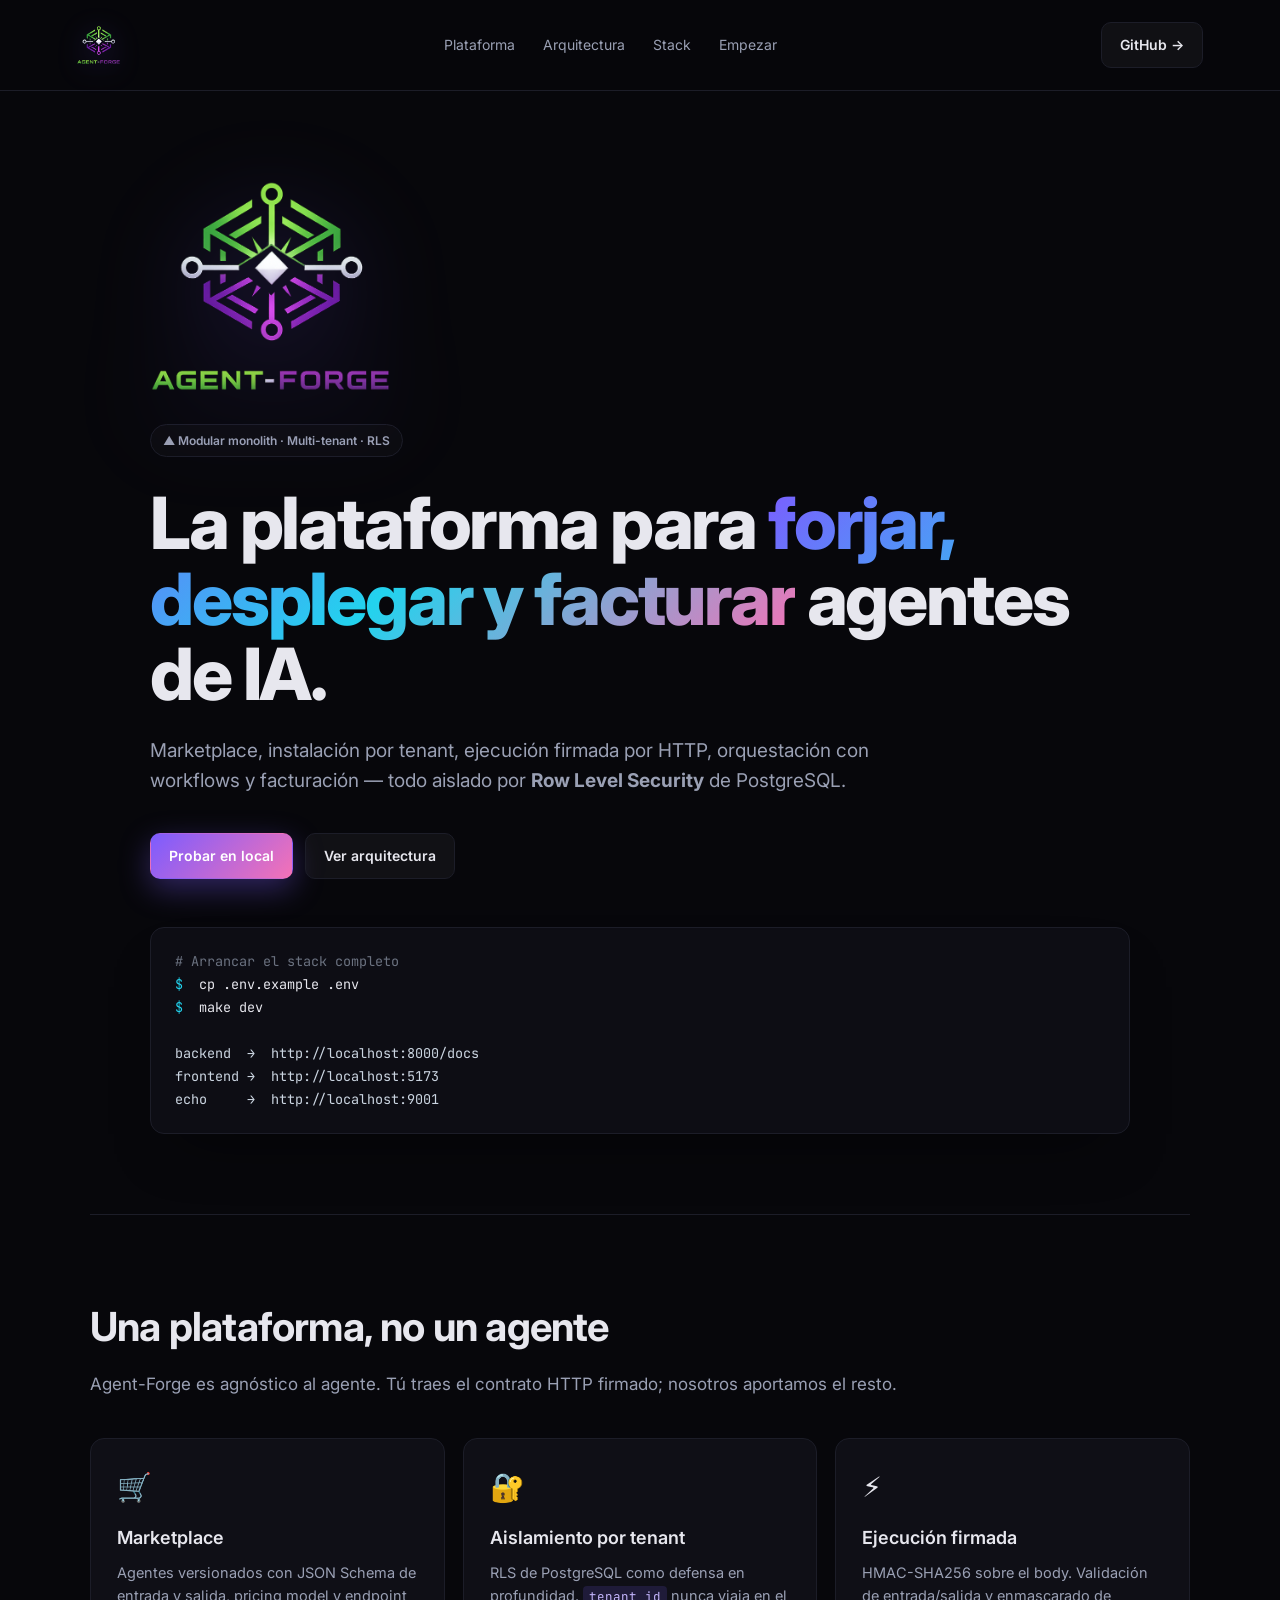
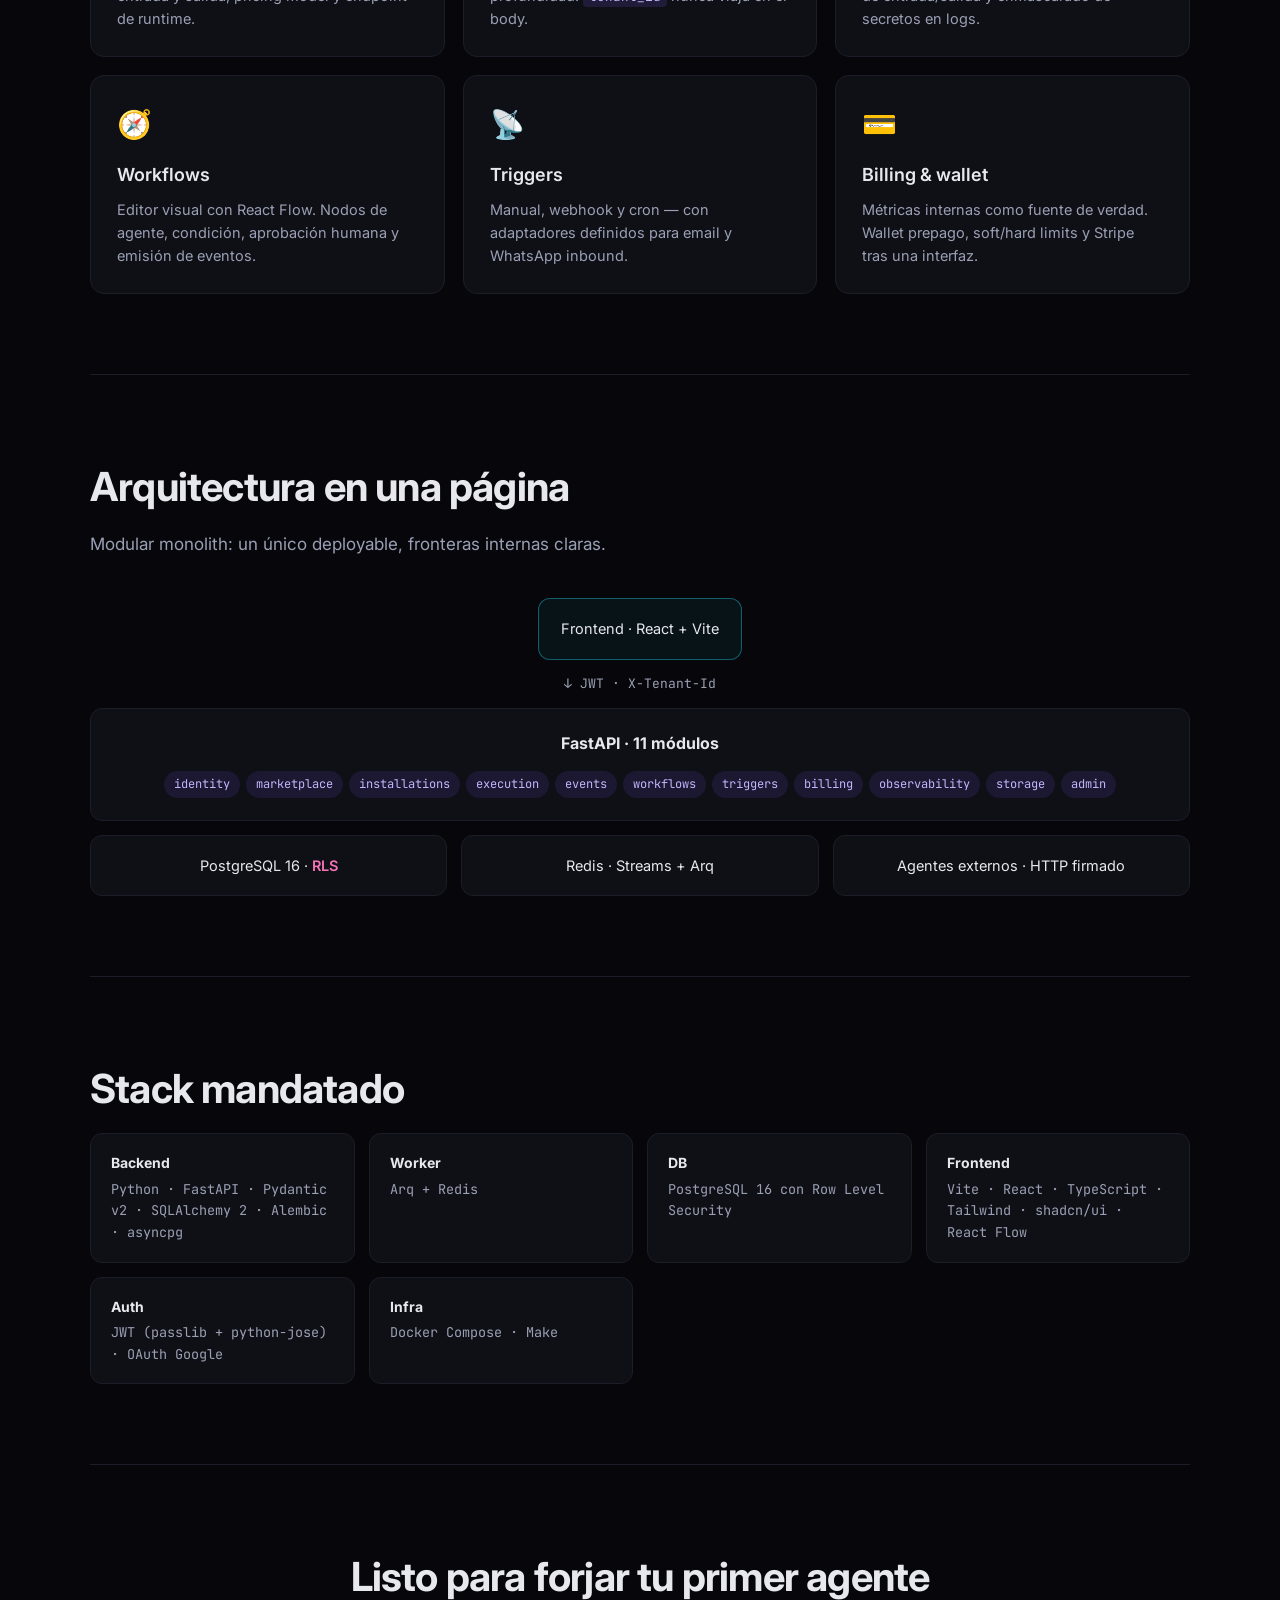
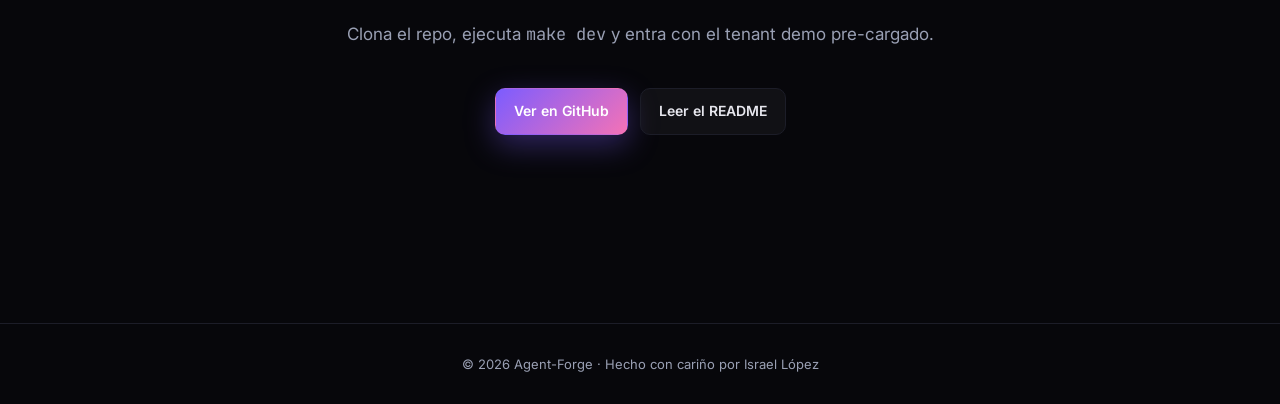
==== index.html @ 72b31133 "first commit" ====
<!DOCTYPE html>
<html lang="es">
<head>
  <meta charset="UTF-8" />
  <meta name="viewport" content="width=device-width, initial-scale=1.0" />
  <title>Agent-Forge — Plataforma multi-tenant para agentes de IA</title>
  <meta name="description" content="Marketplace, instalación, ejecución, orquestación y facturación de agentes de IA en una sola plataforma." />
  <link rel="icon" type="image/png" href="logo.png" />
  <link rel="preconnect" href="https://fonts.googleapis.com" />
  <link rel="preconnect" href="https://fonts.gstatic.com" crossorigin />
  <link href="https://fonts.googleapis.com/css2?family=Inter:wght@400;500;600;700;800&family=JetBrains+Mono:wght@400;600&display=swap" rel="stylesheet" />
  <link rel="stylesheet" href="styles.css" />
</head>
<body>
  <div class="bg-grid"></div>
  <div class="bg-glow"></div>

  <header class="nav">
    <a href="#" class="logo">
      <img src="logo.png" alt="Agent-Forge" />
    </a>
    <nav>
      <a href="#features">Plataforma</a>
      <a href="#architecture">Arquitectura</a>
      <a href="#stack">Stack</a>
      <a href="#start">Empezar</a>
    </nav>
    <a class="btn btn-ghost" href="https://github.com/IsraelLopezDeveloper/Agent-Forge" target="_blank" rel="noopener">GitHub →</a>
  </header>

  <main>
    <section class="hero">
      <img src="logo.png" alt="" class="hero-logo" />
      <span class="badge">▲ Modular monolith · Multi-tenant · RLS</span>
      <h1>
        La plataforma para <span class="grad">forjar, desplegar y facturar</span> agentes de IA.
      </h1>
      <p class="lead">
        Marketplace, instalación por tenant, ejecución firmada por HTTP, orquestación con workflows
        y facturación — todo aislado por <strong>Row Level Security</strong> de PostgreSQL.
      </p>
      <div class="cta-row">
        <a class="btn btn-primary" href="#start">Probar en local</a>
        <a class="btn btn-ghost" href="#architecture">Ver arquitectura</a>
      </div>

      <pre class="code"><span class="c-comment"># Arrancar el stack completo</span>
<span class="c-cmd">$</span> cp .env.example .env
<span class="c-cmd">$</span> make dev

<span class="c-out">backend  →  http://localhost:8000/docs</span>
<span class="c-out">frontend →  http://localhost:5173</span>
<span class="c-out">echo     →  http://localhost:9001</span></pre>
    </section>

    <section id="features" class="section">
      <h2>Una plataforma, no un agente</h2>
      <p class="sub">Agent-Forge es agnóstico al agente. Tú traes el contrato HTTP firmado; nosotros aportamos el resto.</p>

      <div class="grid">
        <article class="card">
          <div class="card-icon">🛒</div>
          <h3>Marketplace</h3>
          <p>Agentes versionados con JSON Schema de entrada y salida, pricing model y endpoint de runtime.</p>
        </article>
        <article class="card">
          <div class="card-icon">🔐</div>
          <h3>Aislamiento por tenant</h3>
          <p>RLS de PostgreSQL como defensa en profundidad. <code>tenant_id</code> nunca viaja en el body.</p>
        </article>
        <article class="card">
          <div class="card-icon">⚡</div>
          <h3>Ejecución firmada</h3>
          <p>HMAC-SHA256 sobre el body. Validación de entrada/salida y enmascarado de secretos en logs.</p>
        </article>
        <article class="card">
          <div class="card-icon">🧭</div>
          <h3>Workflows</h3>
          <p>Editor visual con React Flow. Nodos de agente, condición, aprobación humana y emisión de eventos.</p>
        </article>
        <article class="card">
          <div class="card-icon">📡</div>
          <h3>Triggers</h3>
          <p>Manual, webhook y cron — con adaptadores definidos para email y WhatsApp inbound.</p>
        </article>
        <article class="card">
          <div class="card-icon">💳</div>
          <h3>Billing &amp; wallet</h3>
          <p>Métricas internas como fuente de verdad. Wallet prepago, soft/hard limits y Stripe tras una interfaz.</p>
        </article>
      </div>
    </section>

    <section id="architecture" class="section">
      <h2>Arquitectura en una página</h2>
      <p class="sub">Modular monolith: un único deployable, fronteras internas claras.</p>

      <div class="arch">
        <div class="arch-row">
          <div class="arch-box accent">Frontend · React + Vite</div>
        </div>
        <div class="arch-arrow">↓ JWT · X-Tenant-Id</div>
        <div class="arch-row">
          <div class="arch-box big">
            <strong>FastAPI · 11 módulos</strong>
            <div class="chips">
              <span>identity</span><span>marketplace</span><span>installations</span>
              <span>execution</span><span>events</span><span>workflows</span>
              <span>triggers</span><span>billing</span><span>observability</span>
              <span>storage</span><span>admin</span>
            </div>
          </div>
        </div>
        <div class="arch-row split">
          <div class="arch-box">PostgreSQL 16 · <em>RLS</em></div>
          <div class="arch-box">Redis · Streams + Arq</div>
          <div class="arch-box">Agentes externos · HTTP firmado</div>
        </div>
      </div>
    </section>

    <section id="stack" class="section">
      <h2>Stack mandatado</h2>
      <div class="stack">
        <div><b>Backend</b><span>Python · FastAPI · Pydantic v2 · SQLAlchemy 2 · Alembic · asyncpg</span></div>
        <div><b>Worker</b><span>Arq + Redis</span></div>
        <div><b>DB</b><span>PostgreSQL 16 con Row Level Security</span></div>
        <div><b>Frontend</b><span>Vite · React · TypeScript · Tailwind · shadcn/ui · React Flow</span></div>
        <div><b>Auth</b><span>JWT (passlib + python-jose) · OAuth Google</span></div>
        <div><b>Infra</b><span>Docker Compose · Make</span></div>
      </div>
    </section>

    <section id="start" class="section center">
      <h2>Listo para forjar tu primer agente</h2>
      <p class="sub">Clona el repo, ejecuta <code>make dev</code> y entra con el tenant demo pre-cargado.</p>
      <div class="cta-row center">
        <a class="btn btn-primary" href="https://github.com/IsraelLopezDeveloper/Agent-Forge" target="_blank" rel="noopener">Ver en GitHub</a>
        <a class="btn btn-ghost" href="https://github.com/IsraelLopezDeveloper/Agent-Forge#readme" target="_blank" rel="noopener">Leer el README</a>
      </div>
    </section>
  </main>

  <footer>
    <span>© <span id="year"></span> Agent-Forge · Hecho con cariño por Israel López</span>
  </footer>

  <script src="script.js"></script>
</body>
</html>
---- styles.css ----
:root {
  --bg: #07070b;
  --bg-2: #0d0d14;
  --fg: #e7e7ee;
  --muted: #9aa0b4;
  --line: #1c1d28;
  --accent: #7c5cff;
  --accent-2: #22d3ee;
  --accent-3: #f472b6;
  --card: rgba(20, 20, 30, 0.6);
  --radius: 14px;
}

* { box-sizing: border-box; margin: 0; padding: 0; }

html, body {
  background: var(--bg);
  color: var(--fg);
  font-family: 'Inter', system-ui, -apple-system, sans-serif;
  line-height: 1.6;
  -webkit-font-smoothing: antialiased;
  scroll-behavior: smooth;
}

a { color: inherit; text-decoration: none; }

code, pre { font-family: 'JetBrains Mono', monospace; }

/* Backgrounds */
.bg-grid {
  position: fixed; inset: 0; z-index: -2;
  background-image:
    linear-gradient(to right, rgba(255,255,255,0.04) 1px, transparent 1px),
    linear-gradient(to bottom, rgba(255,255,255,0.04) 1px, transparent 1px);
  background-size: 48px 48px;
  mask-image: radial-gradient(ellipse at center, black 40%, transparent 80%);
}
.bg-glow {
  position: fixed; inset: 0; z-index: -1; pointer-events: none;
  background:
    radial-gradient(600px circle at 20% 10%, rgba(124, 92, 255, 0.25), transparent 60%),
    radial-gradient(500px circle at 85% 20%, rgba(34, 211, 238, 0.18), transparent 60%),
    radial-gradient(700px circle at 50% 95%, rgba(244, 114, 182, 0.15), transparent 60%);
}

/* Nav */
.nav {
  display: flex; align-items: center; justify-content: space-between;
  padding: 22px 6vw;
  position: sticky; top: 0; z-index: 50;
  backdrop-filter: blur(10px);
  background: rgba(7, 7, 11, 0.6);
  border-bottom: 1px solid var(--line);
}
.logo {
  display: flex; align-items: center;
}
.logo img {
  height: 38px; width: auto; display: block;
  filter: drop-shadow(0 4px 14px rgba(124, 92, 255, 0.35));
}
.nav nav { display: flex; gap: 28px; font-size: 14px; color: var(--muted); }
.nav nav a:hover { color: var(--fg); }

/* Buttons */
.btn {
  display: inline-flex; align-items: center; justify-content: center;
  padding: 11px 18px; border-radius: 10px; font-weight: 600; font-size: 14px;
  transition: transform .15s ease, box-shadow .15s ease, background .15s ease;
  border: 1px solid transparent;
}
.btn-primary {
  background: linear-gradient(135deg, var(--accent), var(--accent-3));
  color: white;
  box-shadow: 0 10px 30px rgba(124, 92, 255, 0.35);
}
.btn-primary:hover { transform: translateY(-2px); box-shadow: 0 14px 36px rgba(124, 92, 255, 0.45); }
.btn-ghost {
  background: rgba(255,255,255,0.04); border-color: var(--line); color: var(--fg);
}
.btn-ghost:hover { background: rgba(255,255,255,0.08); }

/* Hero */
main { padding: 0 6vw; }
.hero {
  padding: 90px 0 80px;
  text-align: left;
  max-width: 980px;
  margin: 0 auto;
}
.hero-logo {
  width: clamp(160px, 22vw, 240px);
  height: auto;
  display: block;
  margin: 0 0 32px;
  filter: drop-shadow(0 20px 50px rgba(124, 92, 255, 0.35));
  animation: float 6s ease-in-out infinite;
}
@keyframes float {
  0%, 100% { transform: translateY(0); }
  50% { transform: translateY(-8px); }
}

.badge {
  display: inline-block;
  padding: 6px 12px;
  font-size: 12px;
  font-weight: 600;
  color: var(--muted);
  border: 1px solid var(--line);
  border-radius: 999px;
  margin-bottom: 28px;
  background: rgba(255,255,255,0.02);
}
.hero h1 {
  font-size: clamp(38px, 6vw, 72px);
  line-height: 1.05;
  letter-spacing: -0.03em;
  font-weight: 800;
  margin-bottom: 24px;
}
.grad {
  background: linear-gradient(135deg, var(--accent) 0%, var(--accent-2) 50%, var(--accent-3) 100%);
  -webkit-background-clip: text; background-clip: text; color: transparent;
}
.lead {
  font-size: 19px; color: var(--muted); max-width: 720px; margin-bottom: 36px;
}
.cta-row { display: flex; gap: 12px; flex-wrap: wrap; margin-bottom: 48px; }
.cta-row.center { justify-content: center; }

.code {
  background: var(--bg-2);
  border: 1px solid var(--line);
  border-radius: var(--radius);
  padding: 22px 24px;
  font-size: 13.5px; line-height: 1.7;
  overflow-x: auto;
  box-shadow: 0 30px 60px -30px rgba(0,0,0,0.6);
}
.c-comment { color: #6b7280; }
.c-cmd { color: var(--accent-2); user-select: none; margin-right: 8px; }
.c-out { color: #cbd5e1; }

/* Sections */
.section { padding: 80px 0; max-width: 1100px; margin: 0 auto; border-top: 1px solid var(--line); }
.section.center { text-align: center; }
.section h2 {
  font-size: clamp(28px, 3.5vw, 40px);
  letter-spacing: -0.02em;
  margin-bottom: 12px;
  font-weight: 700;
}
.sub { color: var(--muted); font-size: 17px; margin-bottom: 40px; }
.section.center .sub { margin-left: auto; margin-right: auto; max-width: 600px; }

/* Cards */
.grid {
  display: grid;
  grid-template-columns: repeat(auto-fit, minmax(280px, 1fr));
  gap: 18px;
}
.card {
  background: var(--card);
  border: 1px solid var(--line);
  border-radius: var(--radius);
  padding: 26px;
  transition: transform .2s ease, border-color .2s ease, background .2s ease;
}
.card:hover {
  transform: translateY(-4px);
  border-color: rgba(124, 92, 255, 0.4);
  background: rgba(30, 25, 50, 0.5);
}
.card-icon { font-size: 28px; margin-bottom: 14px; }
.card h3 { font-size: 18px; margin-bottom: 8px; font-weight: 600; }
.card p { color: var(--muted); font-size: 14.5px; }
.card code {
  font-size: 12.5px; padding: 2px 6px; border-radius: 4px;
  background: rgba(124, 92, 255, 0.15); color: #c4b5fd;
}

/* Architecture diagram */
.arch { display: flex; flex-direction: column; align-items: center; gap: 14px; }
.arch-row { display: flex; gap: 14px; flex-wrap: wrap; justify-content: center; width: 100%; }
.arch-row.split > * { flex: 1; min-width: 220px; }
.arch-box {
  background: var(--card);
  border: 1px solid var(--line);
  border-radius: 12px;
  padding: 18px 22px;
  text-align: center;
  font-size: 14.5px;
  color: var(--fg);
}
.arch-box em { color: var(--accent-3); font-style: normal; font-weight: 600; }
.arch-box.accent {
  border-color: rgba(34, 211, 238, 0.4);
  background: rgba(34, 211, 238, 0.06);
}
.arch-box.big { width: 100%; padding: 22px; }
.arch-box.big strong { font-size: 16px; display: block; margin-bottom: 14px; }
.arch-arrow { color: var(--muted); font-size: 13px; font-family: 'JetBrains Mono', monospace; }
.chips { display: flex; flex-wrap: wrap; gap: 6px; justify-content: center; }
.chips span {
  font-size: 12px;
  padding: 4px 10px;
  border-radius: 999px;
  background: rgba(124, 92, 255, 0.12);
  color: #c4b5fd;
  font-family: 'JetBrains Mono', monospace;
}

/* Stack */
.stack {
  display: grid;
  grid-template-columns: repeat(auto-fit, minmax(260px, 1fr));
  gap: 14px;
}
.stack > div {
  background: var(--card);
  border: 1px solid var(--line);
  border-radius: 12px;
  padding: 18px 20px;
  display: flex; flex-direction: column; gap: 4px;
}
.stack b { color: var(--fg); font-size: 14px; }
.stack span { color: var(--muted); font-size: 13.5px; font-family: 'JetBrains Mono', monospace; }

/* Footer */
footer {
  border-top: 1px solid var(--line);
  padding: 30px 6vw;
  text-align: center;
  color: var(--muted);
  font-size: 13px;
  margin-top: 60px;
}

/* Responsive */
@media (max-width: 720px) {
  .nav nav { display: none; }
  .nav { padding: 18px 6vw; }
  .hero { padding: 60px 0 40px; }
  .section { padding: 60px 0; }
}
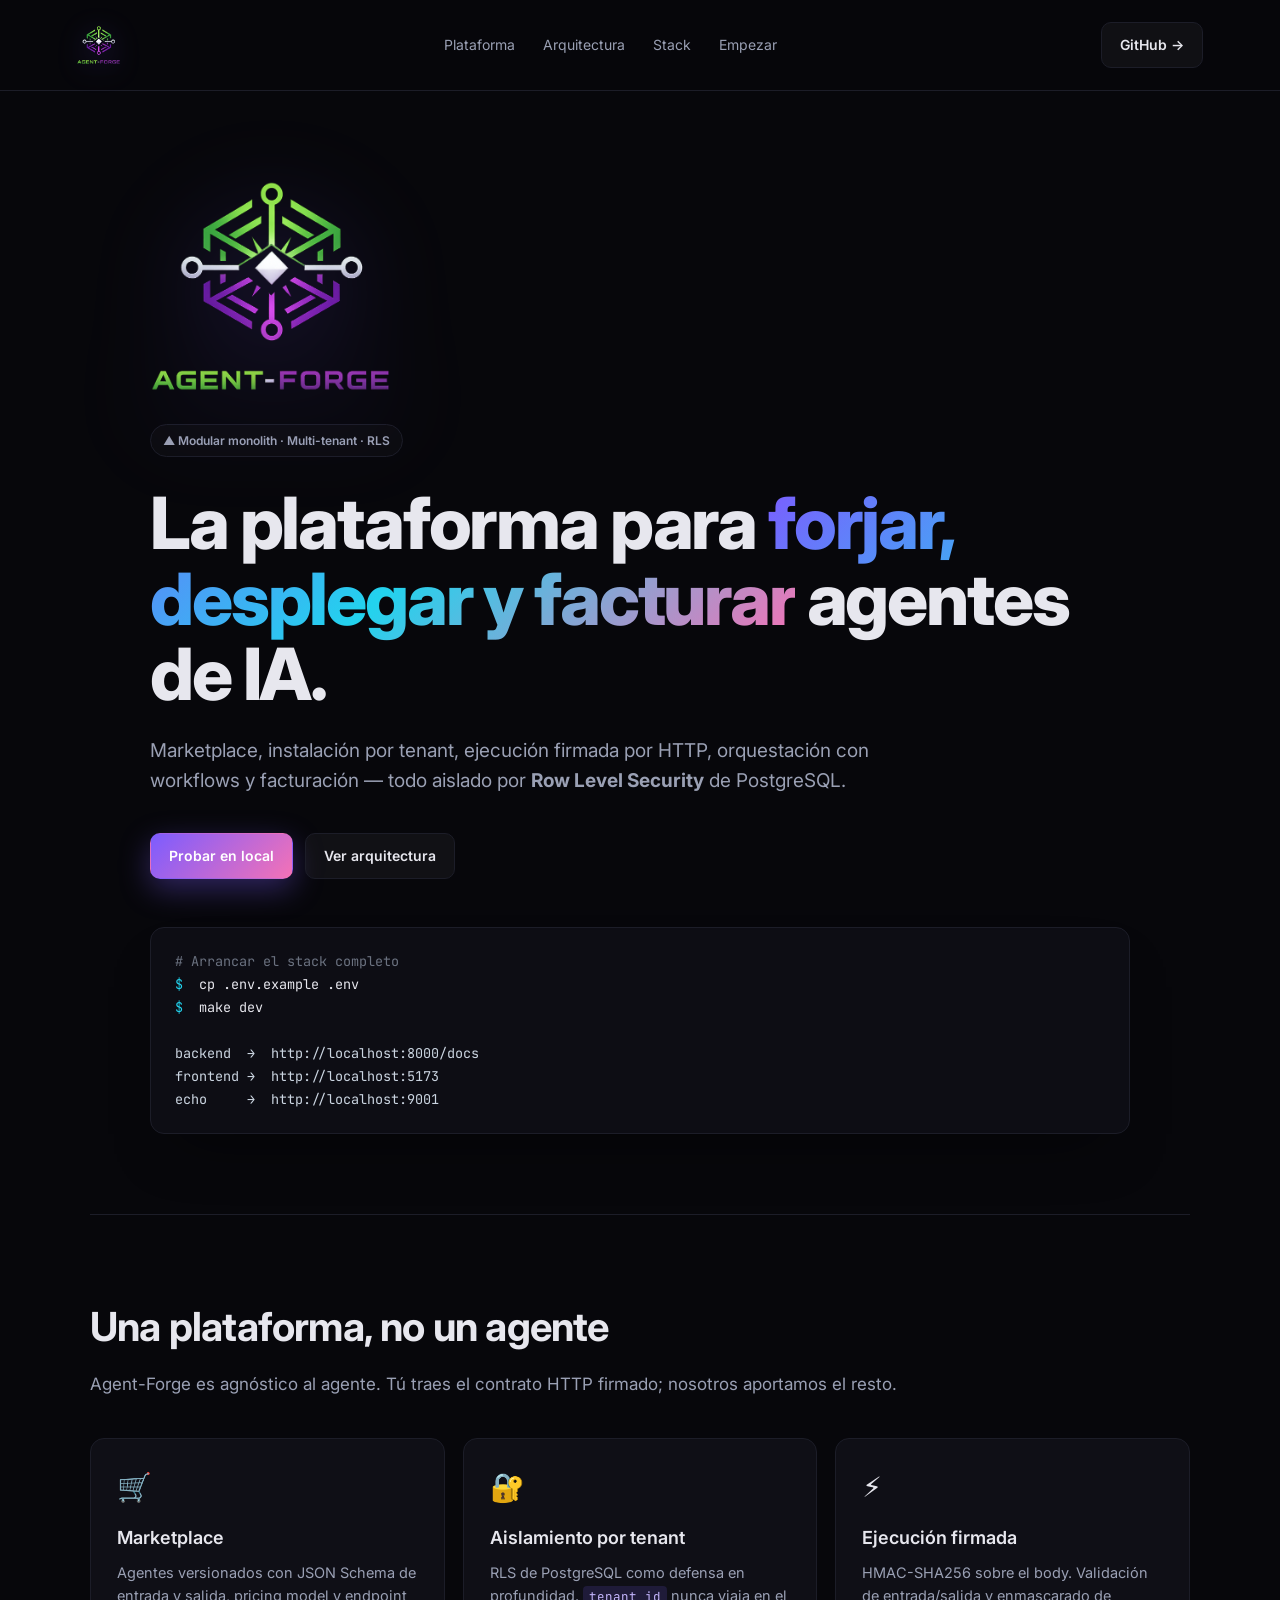
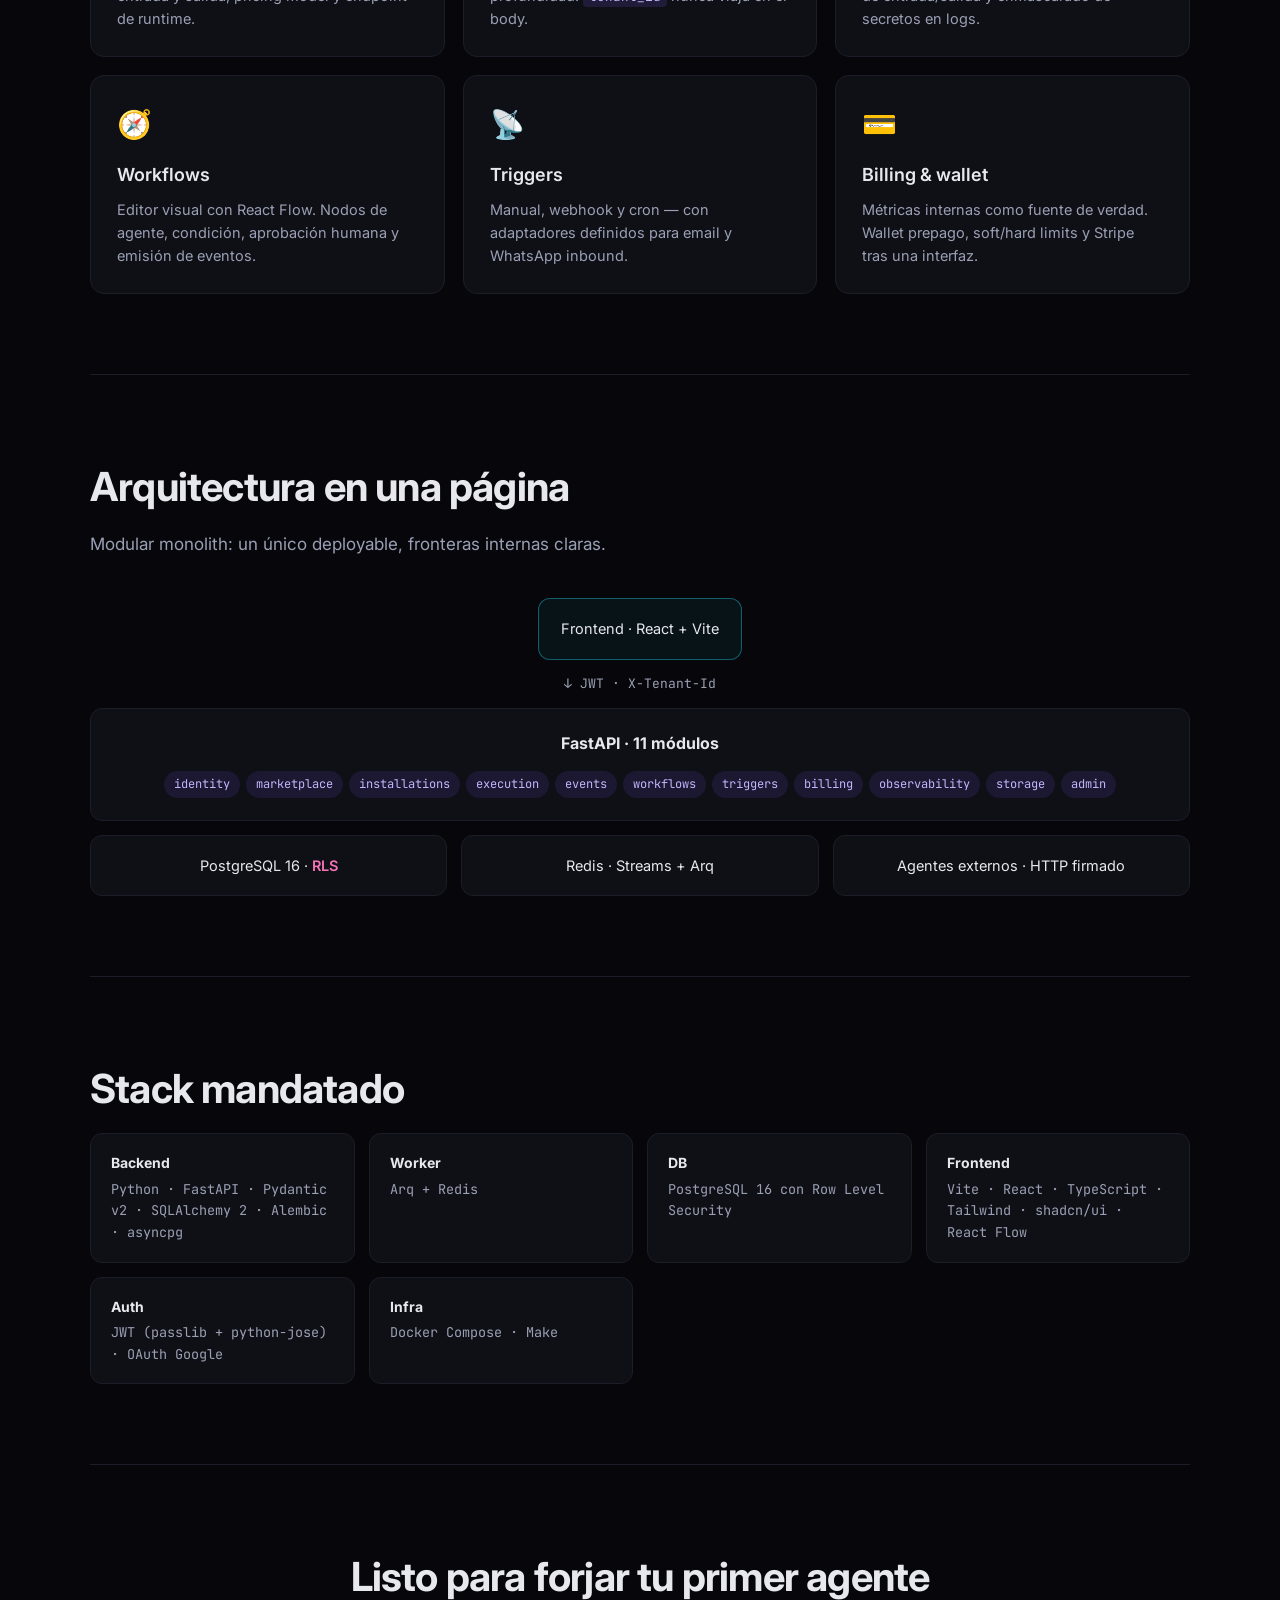
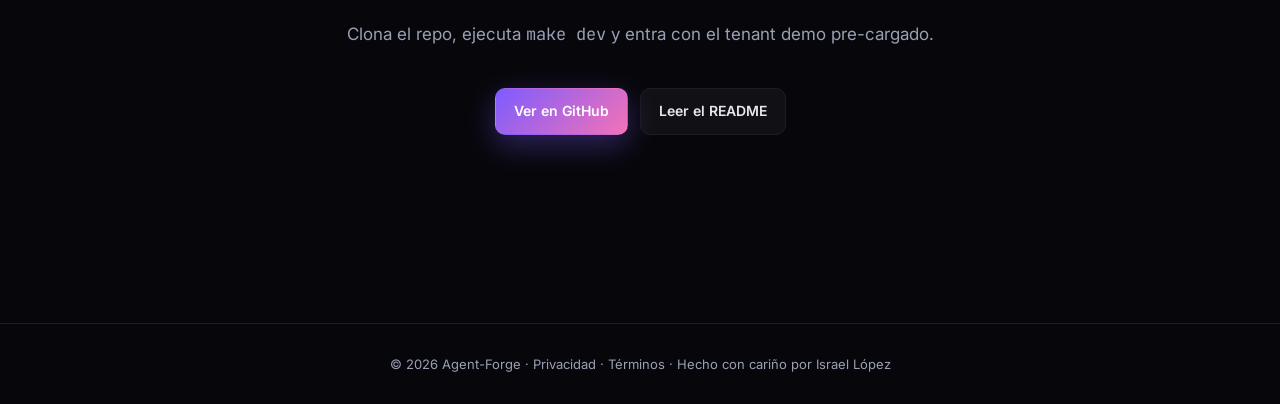
==== commit 0635f5b3: "Add privacy policy and terms pages Adds privacy.html and terms.html (Spanish, RGPD-compliant, with t" ====
--- a/index.html
+++ b/index.html
@@ -142,7 +142,7 @@
   </main>
 
   <footer>
-    <span>© <span id="year"></span> Agent-Forge · Hecho con cariño por Israel López</span>
+    <span>© <span id="year"></span> Agent-Forge · <a href="privacy.html">Privacidad</a> · <a href="terms.html">Términos</a> · Hecho con cariño por Israel López</span>
   </footer>
 
   <script src="script.js"></script>
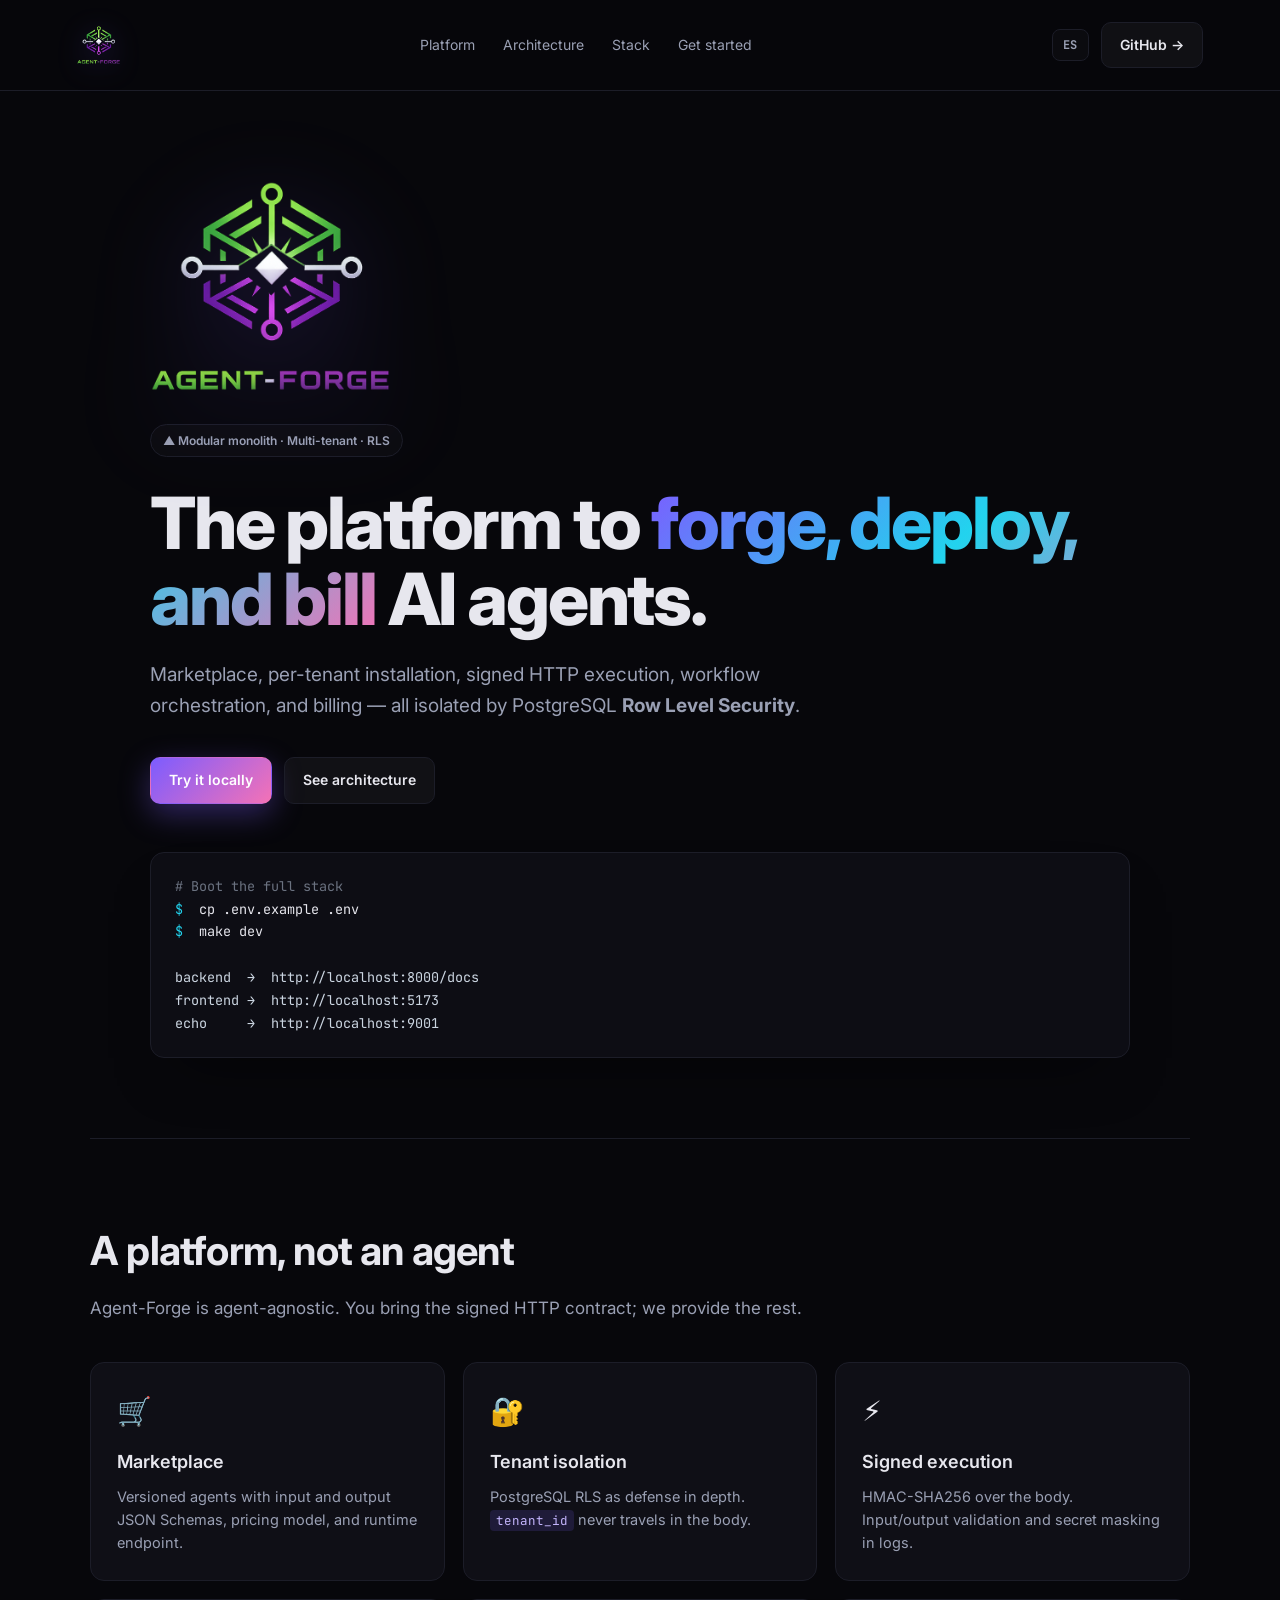
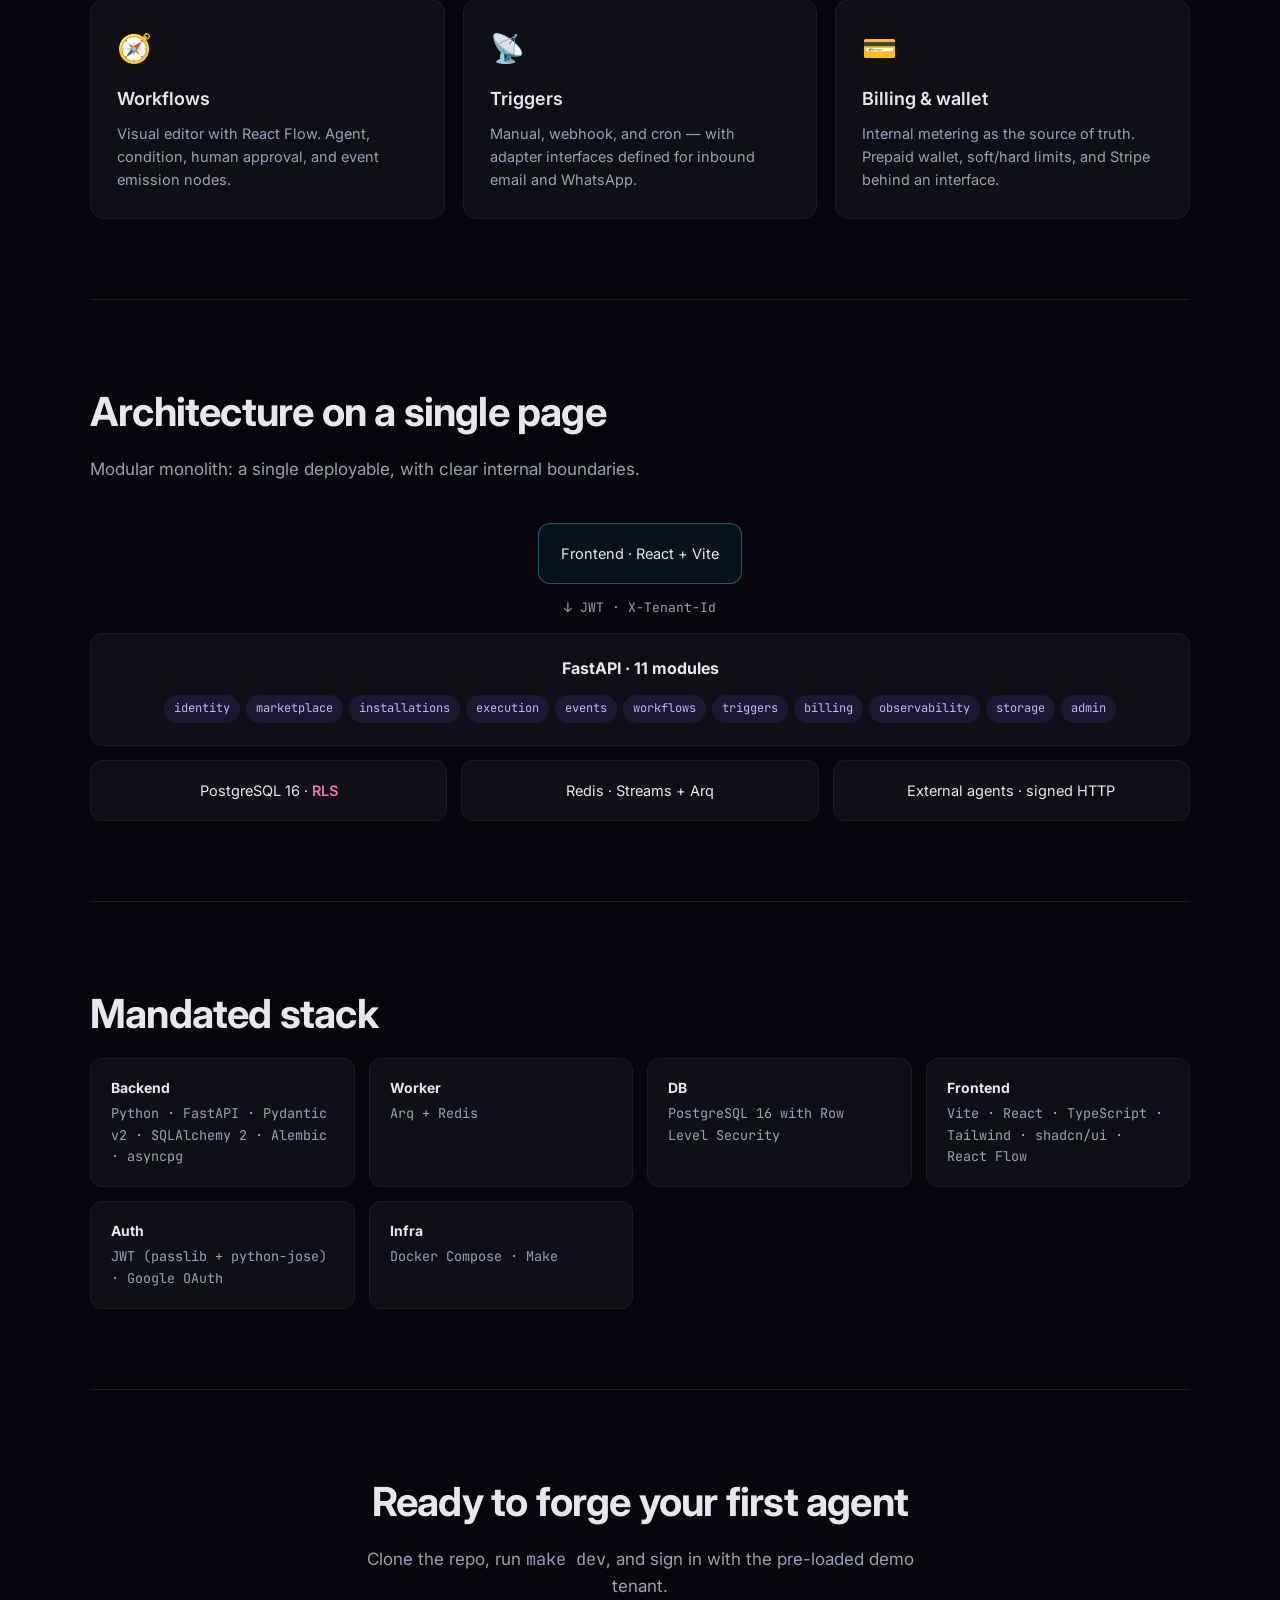
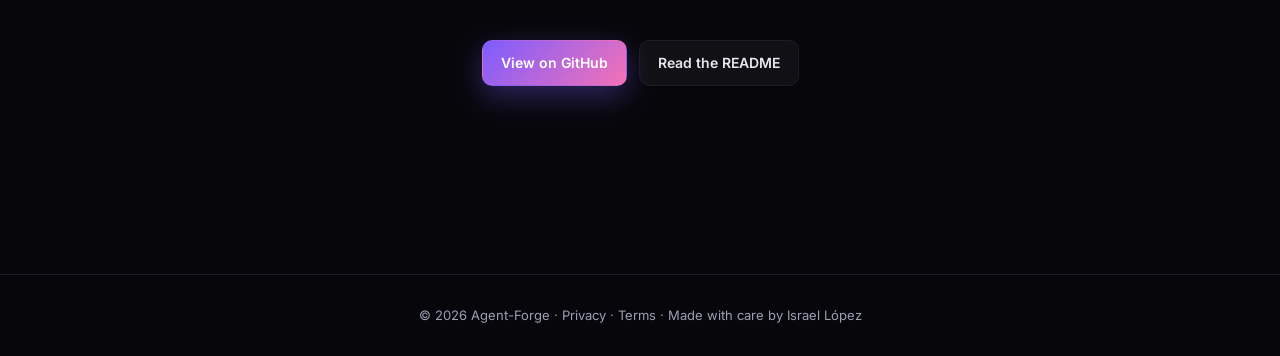
==== commit 998b67e1: "fix indexation" ====
--- a/index.html
+++ b/index.html
@@ -1,150 +1,319 @@
-<!DOCTYPE html>
-<html lang="es">
-<head>
-  <meta charset="UTF-8" />
-  <meta name="viewport" content="width=device-width, initial-scale=1.0" />
-  <title>Agent-Forge — Plataforma multi-tenant para agentes de IA</title>
-  <meta name="description" content="Marketplace, instalación, ejecución, orquestación y facturación de agentes de IA en una sola plataforma." />
-  <link rel="icon" type="image/png" href="logo.png" />
-  <link rel="preconnect" href="https://fonts.googleapis.com" />
-  <link rel="preconnect" href="https://fonts.gstatic.com" crossorigin />
-  <link href="https://fonts.googleapis.com/css2?family=Inter:wght@400;500;600;700;800&family=JetBrains+Mono:wght@400;600&display=swap" rel="stylesheet" />
-  <link rel="stylesheet" href="styles.css" />
-</head>
-<body>
-  <div class="bg-grid"></div>
-  <div class="bg-glow"></div>
-
-  <header class="nav">
-    <a href="#" class="logo">
-      <img src="logo.png" alt="Agent-Forge" />
-    </a>
-    <nav>
-      <a href="#features">Plataforma</a>
-      <a href="#architecture">Arquitectura</a>
-      <a href="#stack">Stack</a>
-      <a href="#start">Empezar</a>
-    </nav>
-    <a class="btn btn-ghost" href="https://github.com/IsraelLopezDeveloper/Agent-Forge" target="_blank" rel="noopener">GitHub →</a>
-  </header>
-
-  <main>
-    <section class="hero">
-      <img src="logo.png" alt="" class="hero-logo" />
-      <span class="badge">▲ Modular monolith · Multi-tenant · RLS</span>
-      <h1>
-        La plataforma para <span class="grad">forjar, desplegar y facturar</span> agentes de IA.
-      </h1>
-      <p class="lead">
-        Marketplace, instalación por tenant, ejecución firmada por HTTP, orquestación con workflows
-        y facturación — todo aislado por <strong>Row Level Security</strong> de PostgreSQL.
-      </p>
-      <div class="cta-row">
-        <a class="btn btn-primary" href="#start">Probar en local</a>
-        <a class="btn btn-ghost" href="#architecture">Ver arquitectura</a>
+<!doctype html>
+<html lang="en">
+  <head>
+    <meta charset="UTF-8" />
+    <meta name="viewport" content="width=device-width, initial-scale=1.0" />
+
+    <title>Agent-Forge — Multi-tenant platform for AI agents</title>
+
+    <meta
+      name="description"
+      content="Marketplace, installation, execution, orchestration, and billing of AI agents in a single platform."
+    />
+
+    <link rel="canonical" href="https://www.agentforge.israellopez.org/" />
+
+    <meta property="og:type" content="website" />
+    <meta
+      property="og:title"
+      content="Agent-Forge — Multi-tenant platform for AI agents"
+    />
+    <meta
+      property="og:description"
+      content="Marketplace, installation, execution, orchestration, and billing of AI agents in a single platform."
+    />
+    <meta property="og:url" content="https://www.agentforge.israellopez.org/" />
+    <meta
+      property="og:image"
+      content="https://www.agentforge.israellopez.org/logo.png"
+    />
+
+    <meta name="twitter:card" content="summary_large_image" />
+    <meta
+      name="twitter:title"
+      content="Agent-Forge — Multi-tenant platform for AI agents"
+    />
+    <meta
+      name="twitter:description"
+      content="Marketplace, installation, execution, orchestration, and billing of AI agents in a single platform."
+    />
+    <meta
+      name="twitter:image"
+      content="https://www.agentforge.israellopez.org/logo.png"
+    />
+
+    <link rel="icon" type="image/png" href="logo.png" />
+
+    <link
+      rel="alternate"
+      hreflang="en"
+      href="https://www.agentforge.israellopez.org/"
+    />
+    <link
+      rel="alternate"
+      hreflang="es"
+      href="https://www.agentforge.israellopez.org/es/"
+    />
+    <link
+      rel="alternate"
+      hreflang="x-default"
+      href="https://www.agentforge.israellopez.org/"
+    />
+
+    <link rel="preconnect" href="https://fonts.googleapis.com" />
+    <link rel="preconnect" href="https://fonts.gstatic.com" crossorigin />
+    <link
+      href="https://fonts.googleapis.com/css2?family=Inter:wght@400;500;600;700;800&family=JetBrains+Mono:wght@400;600&display=swap"
+      rel="stylesheet"
+    />
+
+    <link rel="stylesheet" href="styles.css" />
+  </head>
+  <body>
+    <div class="bg-grid"></div>
+    <div class="bg-glow"></div>
+
+    <header class="nav">
+      <a href="index.html" class="logo">
+        <img src="logo.png" alt="Agent-Forge" />
+      </a>
+
+      <nav>
+        <a href="#features">Platform</a>
+        <a href="#architecture">Architecture</a>
+        <a href="#stack">Stack</a>
+        <a href="#start">Get started</a>
+      </nav>
+
+      <div class="nav-right">
+        <a class="lang-switch" href="es/index.html" title="Ver en español"
+          >ES</a
+        >
+        <a
+          class="btn btn-ghost"
+          href="https://github.com/IsraelLopezDeveloper/Agent-Forge"
+          target="_blank"
+          rel="noopener"
+        >
+          GitHub →
+        </a>
       </div>
-
-      <pre class="code"><span class="c-comment"># Arrancar el stack completo</span>
+    </header>
+
+    <main>
+      <section class="hero">
+        <img src="logo.png" alt="" class="hero-logo" />
+
+        <span class="badge">▲ Modular monolith · Multi-tenant · RLS</span>
+
+        <h1>
+          The platform to <span class="grad">forge, deploy, and bill</span> AI
+          agents.
+        </h1>
+
+        <p class="lead">
+          Marketplace, per-tenant installation, signed HTTP execution, workflow
+          orchestration, and billing — all isolated by PostgreSQL
+          <strong>Row Level Security</strong>.
+        </p>
+
+        <div class="cta-row">
+          <a class="btn btn-primary" href="#start">Try it locally</a>
+          <a class="btn btn-ghost" href="#architecture">See architecture</a>
+        </div>
+
+        <pre class="code"><span class="c-comment"># Boot the full stack</span>
 <span class="c-cmd">$</span> cp .env.example .env
 <span class="c-cmd">$</span> make dev
 
 <span class="c-out">backend  →  http://localhost:8000/docs</span>
 <span class="c-out">frontend →  http://localhost:5173</span>
 <span class="c-out">echo     →  http://localhost:9001</span></pre>
-    </section>
-
-    <section id="features" class="section">
-      <h2>Una plataforma, no un agente</h2>
-      <p class="sub">Agent-Forge es agnóstico al agente. Tú traes el contrato HTTP firmado; nosotros aportamos el resto.</p>
-
-      <div class="grid">
-        <article class="card">
-          <div class="card-icon">🛒</div>
-          <h3>Marketplace</h3>
-          <p>Agentes versionados con JSON Schema de entrada y salida, pricing model y endpoint de runtime.</p>
-        </article>
-        <article class="card">
-          <div class="card-icon">🔐</div>
-          <h3>Aislamiento por tenant</h3>
-          <p>RLS de PostgreSQL como defensa en profundidad. <code>tenant_id</code> nunca viaja en el body.</p>
-        </article>
-        <article class="card">
-          <div class="card-icon">⚡</div>
-          <h3>Ejecución firmada</h3>
-          <p>HMAC-SHA256 sobre el body. Validación de entrada/salida y enmascarado de secretos en logs.</p>
-        </article>
-        <article class="card">
-          <div class="card-icon">🧭</div>
-          <h3>Workflows</h3>
-          <p>Editor visual con React Flow. Nodos de agente, condición, aprobación humana y emisión de eventos.</p>
-        </article>
-        <article class="card">
-          <div class="card-icon">📡</div>
-          <h3>Triggers</h3>
-          <p>Manual, webhook y cron — con adaptadores definidos para email y WhatsApp inbound.</p>
-        </article>
-        <article class="card">
-          <div class="card-icon">💳</div>
-          <h3>Billing &amp; wallet</h3>
-          <p>Métricas internas como fuente de verdad. Wallet prepago, soft/hard limits y Stripe tras una interfaz.</p>
-        </article>
-      </div>
-    </section>
-
-    <section id="architecture" class="section">
-      <h2>Arquitectura en una página</h2>
-      <p class="sub">Modular monolith: un único deployable, fronteras internas claras.</p>
-
-      <div class="arch">
-        <div class="arch-row">
-          <div class="arch-box accent">Frontend · React + Vite</div>
-        </div>
-        <div class="arch-arrow">↓ JWT · X-Tenant-Id</div>
-        <div class="arch-row">
-          <div class="arch-box big">
-            <strong>FastAPI · 11 módulos</strong>
-            <div class="chips">
-              <span>identity</span><span>marketplace</span><span>installations</span>
-              <span>execution</span><span>events</span><span>workflows</span>
-              <span>triggers</span><span>billing</span><span>observability</span>
-              <span>storage</span><span>admin</span>
+      </section>
+
+      <section id="features" class="section">
+        <h2>A platform, not an agent</h2>
+        <p class="sub">
+          Agent-Forge is agent-agnostic. You bring the signed HTTP contract; we
+          provide the rest.
+        </p>
+
+        <div class="grid">
+          <article class="card">
+            <div class="card-icon">🛒</div>
+            <h3>Marketplace</h3>
+            <p>
+              Versioned agents with input and output JSON Schemas, pricing
+              model, and runtime endpoint.
+            </p>
+          </article>
+
+          <article class="card">
+            <div class="card-icon">🔐</div>
+            <h3>Tenant isolation</h3>
+            <p>
+              PostgreSQL RLS as defense in depth. <code>tenant_id</code> never
+              travels in the body.
+            </p>
+          </article>
+
+          <article class="card">
+            <div class="card-icon">⚡</div>
+            <h3>Signed execution</h3>
+            <p>
+              HMAC-SHA256 over the body. Input/output validation and secret
+              masking in logs.
+            </p>
+          </article>
+
+          <article class="card">
+            <div class="card-icon">🧭</div>
+            <h3>Workflows</h3>
+            <p>
+              Visual editor with React Flow. Agent, condition, human approval,
+              and event emission nodes.
+            </p>
+          </article>
+
+          <article class="card">
+            <div class="card-icon">📡</div>
+            <h3>Triggers</h3>
+            <p>
+              Manual, webhook, and cron — with adapter interfaces defined for
+              inbound email and WhatsApp.
+            </p>
+          </article>
+
+          <article class="card">
+            <div class="card-icon">💳</div>
+            <h3>Billing &amp; wallet</h3>
+            <p>
+              Internal metering as the source of truth. Prepaid wallet,
+              soft/hard limits, and Stripe behind an interface.
+            </p>
+          </article>
+        </div>
+      </section>
+
+      <section id="architecture" class="section">
+        <h2>Architecture on a single page</h2>
+        <p class="sub">
+          Modular monolith: a single deployable, with clear internal boundaries.
+        </p>
+
+        <div class="arch">
+          <div class="arch-row">
+            <div class="arch-box accent">Frontend · React + Vite</div>
+          </div>
+
+          <div class="arch-arrow">↓ JWT · X-Tenant-Id</div>
+
+          <div class="arch-row">
+            <div class="arch-box big">
+              <strong>FastAPI · 11 modules</strong>
+              <div class="chips">
+                <span>identity</span>
+                <span>marketplace</span>
+                <span>installations</span>
+                <span>execution</span>
+                <span>events</span>
+                <span>workflows</span>
+                <span>triggers</span>
+                <span>billing</span>
+                <span>observability</span>
+                <span>storage</span>
+                <span>admin</span>
+              </div>
             </div>
           </div>
-        </div>
-        <div class="arch-row split">
-          <div class="arch-box">PostgreSQL 16 · <em>RLS</em></div>
-          <div class="arch-box">Redis · Streams + Arq</div>
-          <div class="arch-box">Agentes externos · HTTP firmado</div>
-        </div>
-      </div>
-    </section>
-
-    <section id="stack" class="section">
-      <h2>Stack mandatado</h2>
-      <div class="stack">
-        <div><b>Backend</b><span>Python · FastAPI · Pydantic v2 · SQLAlchemy 2 · Alembic · asyncpg</span></div>
-        <div><b>Worker</b><span>Arq + Redis</span></div>
-        <div><b>DB</b><span>PostgreSQL 16 con Row Level Security</span></div>
-        <div><b>Frontend</b><span>Vite · React · TypeScript · Tailwind · shadcn/ui · React Flow</span></div>
-        <div><b>Auth</b><span>JWT (passlib + python-jose) · OAuth Google</span></div>
-        <div><b>Infra</b><span>Docker Compose · Make</span></div>
-      </div>
-    </section>
-
-    <section id="start" class="section center">
-      <h2>Listo para forjar tu primer agente</h2>
-      <p class="sub">Clona el repo, ejecuta <code>make dev</code> y entra con el tenant demo pre-cargado.</p>
-      <div class="cta-row center">
-        <a class="btn btn-primary" href="https://github.com/IsraelLopezDeveloper/Agent-Forge" target="_blank" rel="noopener">Ver en GitHub</a>
-        <a class="btn btn-ghost" href="https://github.com/IsraelLopezDeveloper/Agent-Forge#readme" target="_blank" rel="noopener">Leer el README</a>
-      </div>
-    </section>
-  </main>
-
-  <footer>
-    <span>© <span id="year"></span> Agent-Forge · <a href="privacy.html">Privacidad</a> · <a href="terms.html">Términos</a> · Hecho con cariño por Israel López</span>
-  </footer>
-
-  <script src="script.js"></script>
-</body>
+
+          <div class="arch-row split">
+            <div class="arch-box">PostgreSQL 16 · <em>RLS</em></div>
+            <div class="arch-box">Redis · Streams + Arq</div>
+            <div class="arch-box">External agents · signed HTTP</div>
+          </div>
+        </div>
+      </section>
+
+      <section id="stack" class="section">
+        <h2>Mandated stack</h2>
+
+        <div class="stack">
+          <div>
+            <b>Backend</b>
+            <span
+              >Python · FastAPI · Pydantic v2 · SQLAlchemy 2 · Alembic ·
+              asyncpg</span
+            >
+          </div>
+
+          <div>
+            <b>Worker</b>
+            <span>Arq + Redis</span>
+          </div>
+
+          <div>
+            <b>DB</b>
+            <span>PostgreSQL 16 with Row Level Security</span>
+          </div>
+
+          <div>
+            <b>Frontend</b>
+            <span
+              >Vite · React · TypeScript · Tailwind · shadcn/ui · React
+              Flow</span
+            >
+          </div>
+
+          <div>
+            <b>Auth</b>
+            <span>JWT (passlib + python-jose) · Google OAuth</span>
+          </div>
+
+          <div>
+            <b>Infra</b>
+            <span>Docker Compose · Make</span>
+          </div>
+        </div>
+      </section>
+
+      <section id="start" class="section center">
+        <h2>Ready to forge your first agent</h2>
+        <p class="sub">
+          Clone the repo, run <code>make dev</code>, and sign in with the
+          pre-loaded demo tenant.
+        </p>
+
+        <div class="cta-row center">
+          <a
+            class="btn btn-primary"
+            href="https://github.com/IsraelLopezDeveloper/Agent-Forge"
+            target="_blank"
+            rel="noopener"
+          >
+            View on GitHub
+          </a>
+
+          <a
+            class="btn btn-ghost"
+            href="https://github.com/IsraelLopezDeveloper/Agent-Forge#readme"
+            target="_blank"
+            rel="noopener"
+          >
+            Read the README
+          </a>
+        </div>
+      </section>
+    </main>
+
+    <footer>
+      <span>
+        © <span id="year"></span> Agent-Forge ·
+        <a href="privacy.html">Privacy</a> · <a href="terms.html">Terms</a> ·
+        Made with care by Israel López
+      </span>
+    </footer>
+
+    <script src="script.js"></script>
+  </body>
 </html>
--- a/styles.css
+++ b/styles.css
@@ -62,6 +62,22 @@
 .nav nav { display: flex; gap: 28px; font-size: 14px; color: var(--muted); }
 .nav nav a:hover { color: var(--fg); }
 
+.nav-right { display: flex; align-items: center; gap: 12px; }
+.lang-switch {
+  display: inline-flex; align-items: center; justify-content: center;
+  min-width: 36px; height: 32px; padding: 0 10px;
+  border-radius: 8px; border: 1px solid var(--line);
+  font-size: 12px; font-weight: 700; letter-spacing: 0.06em;
+  color: var(--muted); background: rgba(255,255,255,0.02);
+  font-family: 'JetBrains Mono', monospace;
+  transition: color .15s ease, border-color .15s ease, background .15s ease;
+}
+.lang-switch:hover {
+  color: var(--fg);
+  border-color: rgba(124, 92, 255, 0.5);
+  background: rgba(124, 92, 255, 0.1);
+}
+
 /* Buttons */
 .btn {
   display: inline-flex; align-items: center; justify-content: center;
